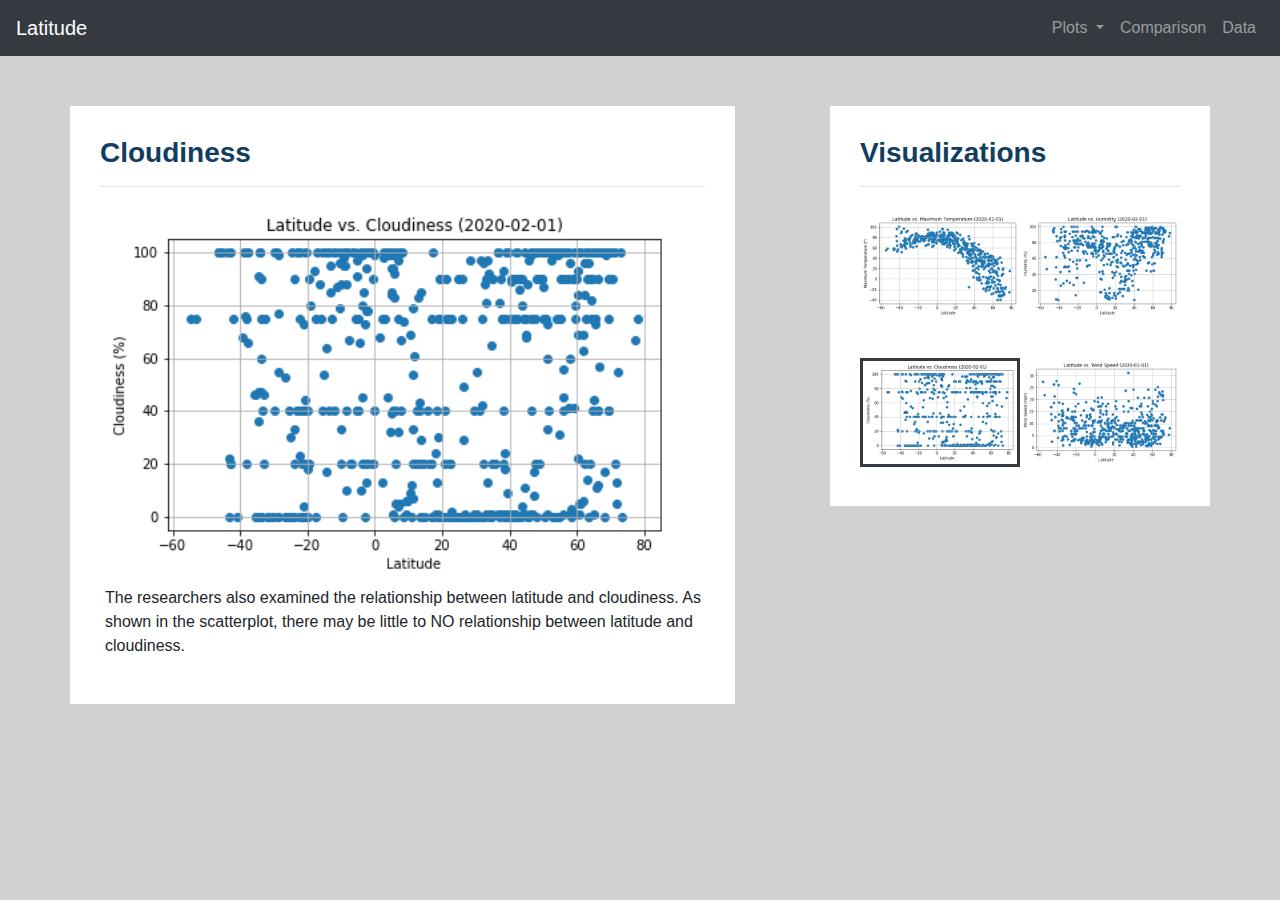
==== cloudiness.html @ 08f60611 "updated code" ====
<!-- This is the cloudiness detailed page -->

<!DOCTYPE html>
<html lang="en">

    <head>
        <meta charset="UTF-8">
        <meta http-equiv="X-UA-Compatible" content="ie=edge">
        <meta name="viewport" content="width=device-width">
        <title>Cloudiness Visualization Dashboard</title>
        <link rel="stylesheet" href="https://stackpath.bootstrapcdn.com/bootstrap/4.4.1/css/bootstrap.min.css" integrity="sha384-Vkoo8x4CGsO3+Hhxv8T/Q5PaXtkKtu6ug5TOeNV6gBiFeWPGFN9MuhOf23Q9Ifjh" crossorigin="anonymous">
        
        <script src="https://code.jquery.com/jquery-3.4.1.slim.min.js" integrity="sha384-J6qa4849blE2+poT4WnyKhv5vZF5SrPo0iEjwBvKU7imGFAV0wwj1yYfoRSJoZ+n" crossorigin="anonymous"></script>
        <script src="https://cdn.jsdelivr.net/npm/popper.js@1.16.0/dist/umd/popper.min.js" integrity="sha384-Q6E9RHvbIyZFJoft+2mJbHaEWldlvI9IOYy5n3zV9zzTtmI3UksdQRVvoxMfooAo" crossorigin="anonymous"></script>
        <script src="https://stackpath.bootstrapcdn.com/bootstrap/4.4.1/js/bootstrap.min.js" integrity="sha384-wfSDF2E50Y2D1uUdj0O3uMBJnjuUD4Ih7YwaYd1iqfktj0Uod8GCExl3Og8ifwB6" crossorigin="anonymous"></script>
        
        <link rel="stylesheet" href="style.css">
    </head>

<body>

    <!-- Navigation bar code along with the drop down menu -->

    <nav class="navbar navbar-expand navbar-dark bg-dark">
        <div class="mx-auto order-0">
            <a class="navbar-brand mx-auto" href="index.html">Latitude</a>
            <button class="navbar-toggler" type="button" data-toggle="collapse" data-target=".dual-collapse2">
                <span class="navbar-toggler-icon"></span>
            </button>
        </div>
        <div class="navbar-collapse collapse w-100 order-3 dual-collapse2">
            <ul class="navbar-nav ml-auto">
                <li class="nav-item dropdown">
                    <a class="nav-link dropdown-toggle" href="#" id="navbarDropdown" role="button" data-toggle="dropdown" aria-haspopup="true" aria-expanded="false">
                        Plots
                      </a>
                      <div class="dropdown-menu" aria-labelledby="navbarDropdown">
                        <a class="dropdown-item" href="max_temp.html">Maximum Temperature</a>
                        <a class="dropdown-item" href="humidity.html">Humidity</a>
                        <a class="dropdown-item" href="cloudiness.html">Cloudiness</a>
                        <a class="dropdown-item" href="wind_speed.html">Wind Speed</a>
                      </div>
                </li>
                <li class="nav-item">
                    <a class="nav-link" href="comparison.html">Comparison</a>
                </li>
                <li class="nav-item">
                    <a class="nav-link" href="data.html">Data</a>
                </li>
            </ul>
        </div>
    </nav>

    <!-- Navigation bar code ends here -->

    <!-- Code for the main content of the page -->

    <div class="container">
        <div class="row">
            <div id="main_text" class="col-xs-12 col-sm-12 col-md-7">
                <h3 class="card-title">Cloudiness</h3>
                <hr>
                <img src="./Resources/Assets/Images/Fig3.png" align="center"  width="95%">
                <p>The researchers also examined the relationship between latitude 
                    and cloudiness. As shown in the scatterplot, there may be little to NO 
                    relationship between latitude and cloudiness.
                </p>
            </div>

            
            <div class="col-xs-12 col-sm-12 col-md-1"></div>


            <!-- Code for the visualization images at the side -->

            <div id="side_box" class="col-xs-12 col-sm-12 col-md-4">
                <div class="box">
                    <h3 class="card-title">Visualizations</h3>
                    <hr>

                    <a href = "max_temp.html"><img id = "max_temp" src="./Resources/Assets/Images/Fig1.png" align="left" width="50%" style="margin-top: 10px; margin-bottom: 29px" title="Maximum Temperature"/></a>
                    <a href = "humidity.html"><img id = "humidity" src="./Resources/Assets/Images/Fig2.png" href = "#" align="right" width="50%" style="margin-top: 10px; margin-bottom: 30px" title="Humidity"/></a>  
                    <a href = "cloudiness.html"><img id = "cloudiness" class = "target" src="./Resources/Assets/Images/Fig3.png" href = "#" align="left" width="50%" style="margin-top: 10px; margin-bottom: 30px" title="Cloudiness"/></a>
                    <a href = "wind_speed.html"><img id = "wind_speed" src="./Resources/Assets/Images/Fig4.png" href = "#" align="right" width="50%" style="margin-top: 10px; margin-bottom: 30px" title="Wind Speed"/></a>
                </div>
            </div>




        </div>





</body>

</html>
---- style.css ----
body {
    background-color: #343a403b;
}

.container h3 {
    color: #103e5f;
    font-weight: bold;
}

.container h2 {
    color: #103e5f;
    font-weight: bold;
}

.container3 .row {
    margin-top: 30px;
    margin-left: 20px;
    margin-right: 20px;
}

.container3 .row h4 {
    text-align: center;
    font-weight: bold;
    color: #103e5f;
}

.dropdown-menu {
    background-color: #343a40;
    border-style: none;
}

.dropdown-item {
    color: white;
}

.row {
    align-self;
}

#main_text {
    margin-top: 50px;
    margin-bottom: 140px;
    padding: 30px;
    background-color: white;
}

#comparison {
    margin-top: 50px;
    margin-bottom: 50px;
    padding: 30px;
    background-color: white;
}

p {
    margin-left: 5px;
}

#side_box {
    margin-top: 50px;
    margin-bottom: 50px;
    padding: 30px;
    background-color: white;
    height: 400px;
}

.box a img:hover {
    border-style: solid;
    border-width: 1px;
    border-color: #343a403b;
}

.target {
    border-style: solid;
    border-color:#343a40;
}

@media (max-width: 992px) {
    #side_box {
        height: 300px;
    }
}

@media (max-width: 767px) {
    .box img {
        width: 25%;
    }

    #side_box {
        height: 230px;
        margin-top: -5em;
    }

    .row {
        margin-bottom: 50px;
    }
}
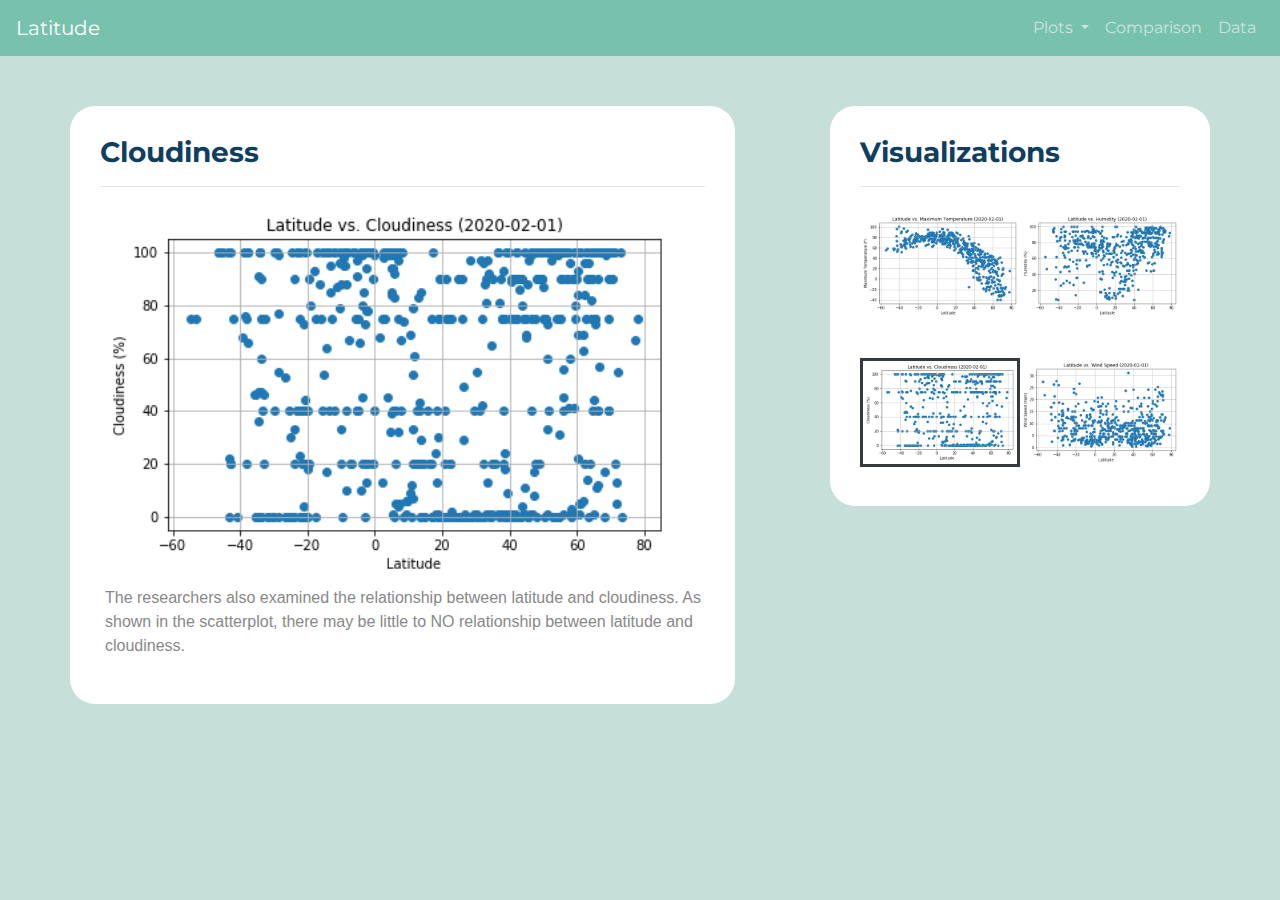
==== commit 5f9ff2e5: "uploading final code" ====
--- a/cloudiness.html
+++ b/cloudiness.html
@@ -3,25 +3,25 @@
 <!DOCTYPE html>
 <html lang="en">
 
-    <head>
-        <meta charset="UTF-8">
-        <meta http-equiv="X-UA-Compatible" content="ie=edge">
-        <meta name="viewport" content="width=device-width">
-        <title>Cloudiness Visualization Dashboard</title>
-        <link rel="stylesheet" href="https://stackpath.bootstrapcdn.com/bootstrap/4.4.1/css/bootstrap.min.css" integrity="sha384-Vkoo8x4CGsO3+Hhxv8T/Q5PaXtkKtu6ug5TOeNV6gBiFeWPGFN9MuhOf23Q9Ifjh" crossorigin="anonymous">
-        
-        <script src="https://code.jquery.com/jquery-3.4.1.slim.min.js" integrity="sha384-J6qa4849blE2+poT4WnyKhv5vZF5SrPo0iEjwBvKU7imGFAV0wwj1yYfoRSJoZ+n" crossorigin="anonymous"></script>
-        <script src="https://cdn.jsdelivr.net/npm/popper.js@1.16.0/dist/umd/popper.min.js" integrity="sha384-Q6E9RHvbIyZFJoft+2mJbHaEWldlvI9IOYy5n3zV9zzTtmI3UksdQRVvoxMfooAo" crossorigin="anonymous"></script>
-        <script src="https://stackpath.bootstrapcdn.com/bootstrap/4.4.1/js/bootstrap.min.js" integrity="sha384-wfSDF2E50Y2D1uUdj0O3uMBJnjuUD4Ih7YwaYd1iqfktj0Uod8GCExl3Og8ifwB6" crossorigin="anonymous"></script>
-        
-        <link rel="stylesheet" href="style.css">
-    </head>
+<head>
+    <meta charset="UTF-8">
+    <meta http-equiv="X-UA-Compatible" content="ie=edge">
+    <meta name="viewport" content="width=device-width">
+    <title>Cloudiness Visualization Dashboard</title>
+    <!-- <link rel="stylesheet" href="https://stackpath.bootstrapcdn.com/bootstrap/4.4.1/css/bootstrap.min.css" integrity="sha384-Vkoo8x4CGsO3+Hhxv8T/Q5PaXtkKtu6ug5TOeNV6gBiFeWPGFN9MuhOf23Q9Ifjh" crossorigin="anonymous"> -->
+    
+    <script src="https://code.jquery.com/jquery-3.4.1.slim.min.js" integrity="sha384-J6qa4849blE2+poT4WnyKhv5vZF5SrPo0iEjwBvKU7imGFAV0wwj1yYfoRSJoZ+n" crossorigin="anonymous"></script>
+    <script src="https://cdn.jsdelivr.net/npm/popper.js@1.16.0/dist/umd/popper.min.js" integrity="sha384-Q6E9RHvbIyZFJoft+2mJbHaEWldlvI9IOYy5n3zV9zzTtmI3UksdQRVvoxMfooAo" crossorigin="anonymous"></script>
+    <script src="https://stackpath.bootstrapcdn.com/bootstrap/4.4.1/js/bootstrap.min.js" integrity="sha384-wfSDF2E50Y2D1uUdj0O3uMBJnjuUD4Ih7YwaYd1iqfktj0Uod8GCExl3Og8ifwB6" crossorigin="anonymous"></script>
+    <link rel="stylesheet" href="bootstrap.min.css">
+    <link rel="stylesheet" href="style.css">
+</head>
 
 <body>
 
     <!-- Navigation bar code along with the drop down menu -->
 
-    <nav class="navbar navbar-expand navbar-dark bg-dark">
+    <nav class="navbar navbar-expand-lg navbar-dark bg-primary">
         <div class="mx-auto order-0">
             <a class="navbar-brand mx-auto" href="index.html">Latitude</a>
             <button class="navbar-toggler" type="button" data-toggle="collapse" data-target=".dual-collapse2">
--- a/style.css
+++ b/style.css
@@ -1,5 +1,11 @@
 body {
-    background-color: #343a403b;
+    background-color: #c6e0d9;
+}
+
+.container {
+    max-width: vmax;
+    min-width: vmin;
+    margin-bottom: 50px;
 }
 
 .container h3 {
@@ -33,22 +39,22 @@
     color: white;
 }
 
-.row {
-    align-self;
+table {
+    margin-top: 2em;
 }
 
 #main_text {
     margin-top: 50px;
-    margin-bottom: 140px;
     padding: 30px;
     background-color: white;
+    border-radius: 25px;
 }
 
 #comparison {
     margin-top: 50px;
-    margin-bottom: 50px;
     padding: 30px;
     background-color: white;
+    border-radius: 25px;
 }
 
 p {
@@ -61,6 +67,7 @@
     padding: 30px;
     background-color: white;
     height: 400px;
+    border-radius: 25px;
 }
 
 .box a img:hover {
@@ -74,9 +81,22 @@
     border-color:#343a40;
 }
 
-@media (max-width: 992px) {
+
+@media (max-width: 991px) {
     #side_box {
-        height: 300px;
+        height: 350px;
+    }
+
+    #main_text {
+        margin-top: 50px;
+        padding: 30px;
+        background-color: white;
+    }
+    
+    #comparison {
+        margin-top: 50px;
+        padding: 20px;
+        background-color: white;
     }
 }
 
@@ -87,10 +107,21 @@
 
     #side_box {
         height: 230px;
-        margin-top: -5em;
     }
 
     .row {
         margin-bottom: 50px;
     }
+
+    #main_text {
+        margin-top: 50px;
+        padding: 30px;
+        background-color: white;
+    }
+    
+    #comparison {
+        margin-top: 50px;
+        padding: 30px;
+        background-color: white;
+    }    
 }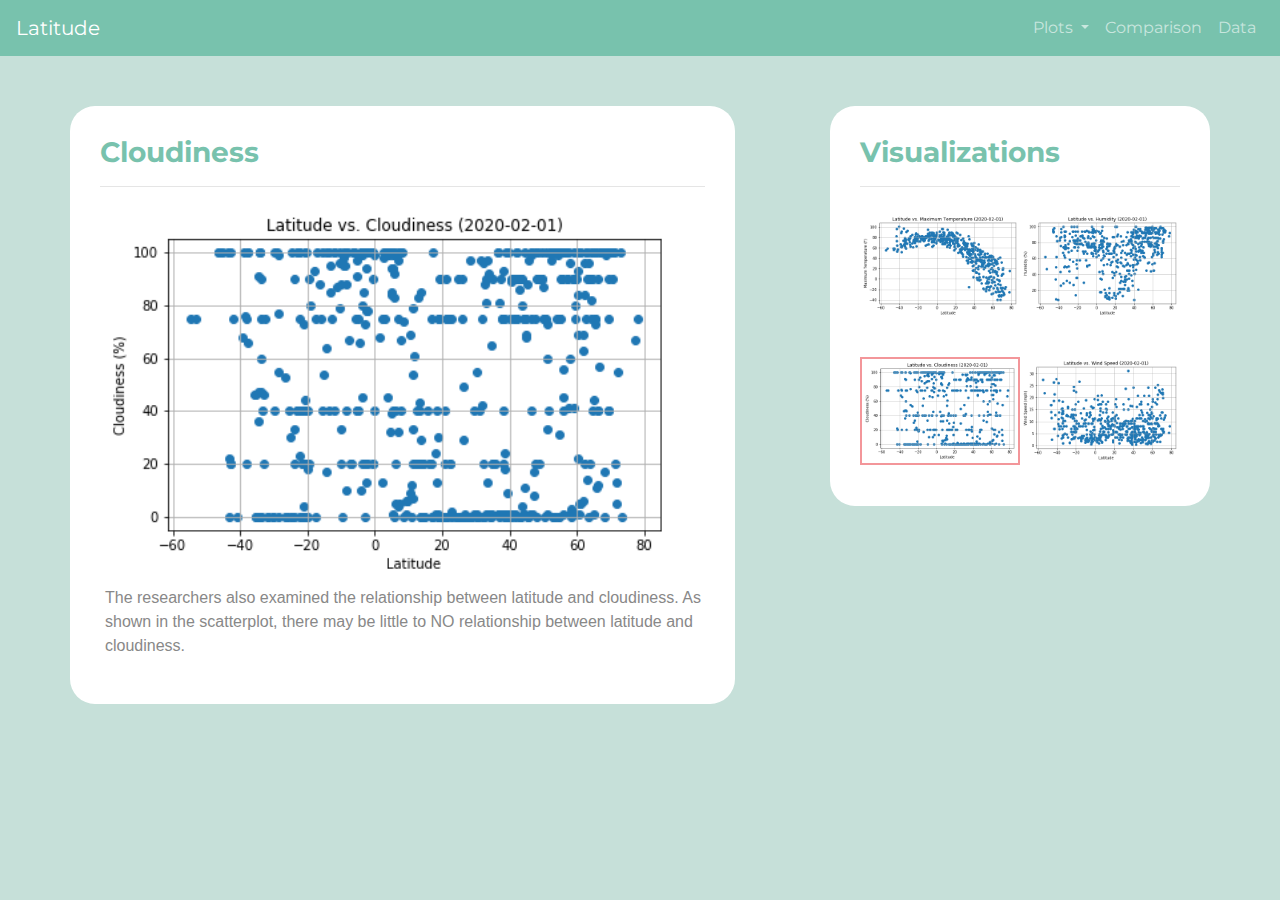
==== commit 36fa1aaf: "updated some codes" ====
--- a/cloudiness.html
+++ b/cloudiness.html
@@ -8,7 +8,6 @@
     <meta http-equiv="X-UA-Compatible" content="ie=edge">
     <meta name="viewport" content="width=device-width">
     <title>Cloudiness Visualization Dashboard</title>
-    <!-- <link rel="stylesheet" href="https://stackpath.bootstrapcdn.com/bootstrap/4.4.1/css/bootstrap.min.css" integrity="sha384-Vkoo8x4CGsO3+Hhxv8T/Q5PaXtkKtu6ug5TOeNV6gBiFeWPGFN9MuhOf23Q9Ifjh" crossorigin="anonymous"> -->
     
     <script src="https://code.jquery.com/jquery-3.4.1.slim.min.js" integrity="sha384-J6qa4849blE2+poT4WnyKhv5vZF5SrPo0iEjwBvKU7imGFAV0wwj1yYfoRSJoZ+n" crossorigin="anonymous"></script>
     <script src="https://cdn.jsdelivr.net/npm/popper.js@1.16.0/dist/umd/popper.min.js" integrity="sha384-Q6E9RHvbIyZFJoft+2mJbHaEWldlvI9IOYy5n3zV9zzTtmI3UksdQRVvoxMfooAo" crossorigin="anonymous"></script>
@@ -78,10 +77,10 @@
                     <h3 class="card-title">Visualizations</h3>
                     <hr>
 
-                    <a href = "max_temp.html"><img id = "max_temp" src="./Resources/Assets/Images/Fig1.png" align="left" width="50%" style="margin-top: 10px; margin-bottom: 29px" title="Maximum Temperature"/></a>
+                    <a href = "max_temp.html"><img id = "max_temp" src="./Resources/Assets/Images/Fig1.png" align="left" width="50%" style="margin-top: 10px; margin-bottom: 28px" title="Maximum Temperature"/></a>
                     <a href = "humidity.html"><img id = "humidity" src="./Resources/Assets/Images/Fig2.png" href = "#" align="right" width="50%" style="margin-top: 10px; margin-bottom: 30px" title="Humidity"/></a>  
                     <a href = "cloudiness.html"><img id = "cloudiness" class = "target" src="./Resources/Assets/Images/Fig3.png" href = "#" align="left" width="50%" style="margin-top: 10px; margin-bottom: 30px" title="Cloudiness"/></a>
-                    <a href = "wind_speed.html"><img id = "wind_speed" src="./Resources/Assets/Images/Fig4.png" href = "#" align="right" width="50%" style="margin-top: 10px; margin-bottom: 30px" title="Wind Speed"/></a>
+                    <a href = "wind_speed.html"><img id = "wind_speed" src="./Resources/Assets/Images/Fig4.png" href = "#" align="right" width="50%" style="margin-top: 8px; margin-bottom: 30px" title="Wind Speed"/></a>
                 </div>
             </div>
 
--- a/style.css
+++ b/style.css
@@ -3,19 +3,19 @@
 }
 
 .container {
+    width: 100%;
     max-width: vmax;
-    min-width: vmin;
     margin-bottom: 50px;
 }
 
 .container h3 {
-    color: #103e5f;
-    font-weight: bold;
+    color: #78c2ad;
+    font-weight: bolder;
 }
 
 .container h2 {
-    color: #103e5f;
-    font-weight: bold;
+    color: #78c2ad;
+    font-weight: bolder;
 }
 
 .container3 .row {
@@ -26,8 +26,8 @@
 
 .container3 .row h4 {
     text-align: center;
-    font-weight: bold;
-    color: #103e5f;
+    font-weight: bolder;
+    color: #78c2ad;
 }
 
 .dropdown-menu {
@@ -72,15 +72,15 @@
 
 .box a img:hover {
     border-style: solid;
-    border-width: 1px;
-    border-color: #343a403b;
+    border-width: 2px;
+    border-color: #78c2ad;
 }
 
 .target {
     border-style: solid;
-    border-color:#343a40;
+    border-width: 2px;
+    border-color:#f3969a;
 }
-
 
 @media (max-width: 991px) {
     #side_box {
